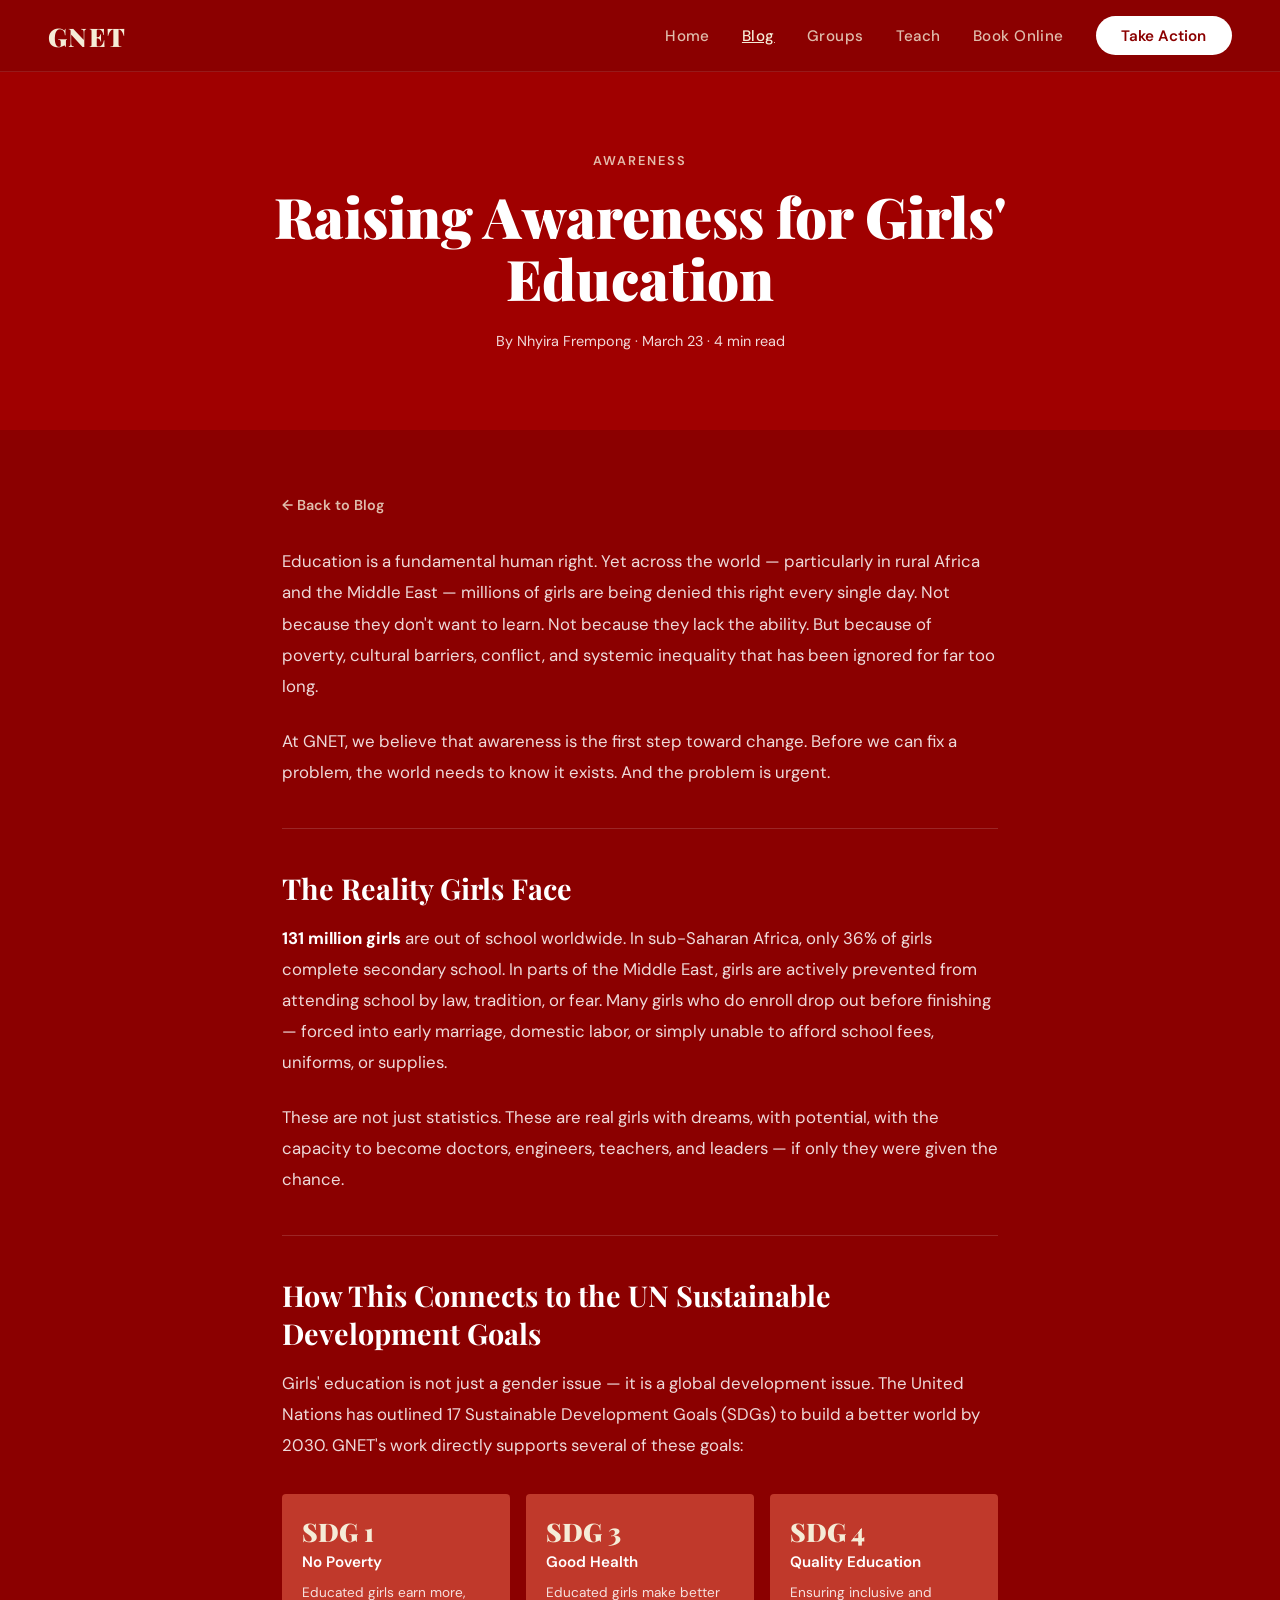
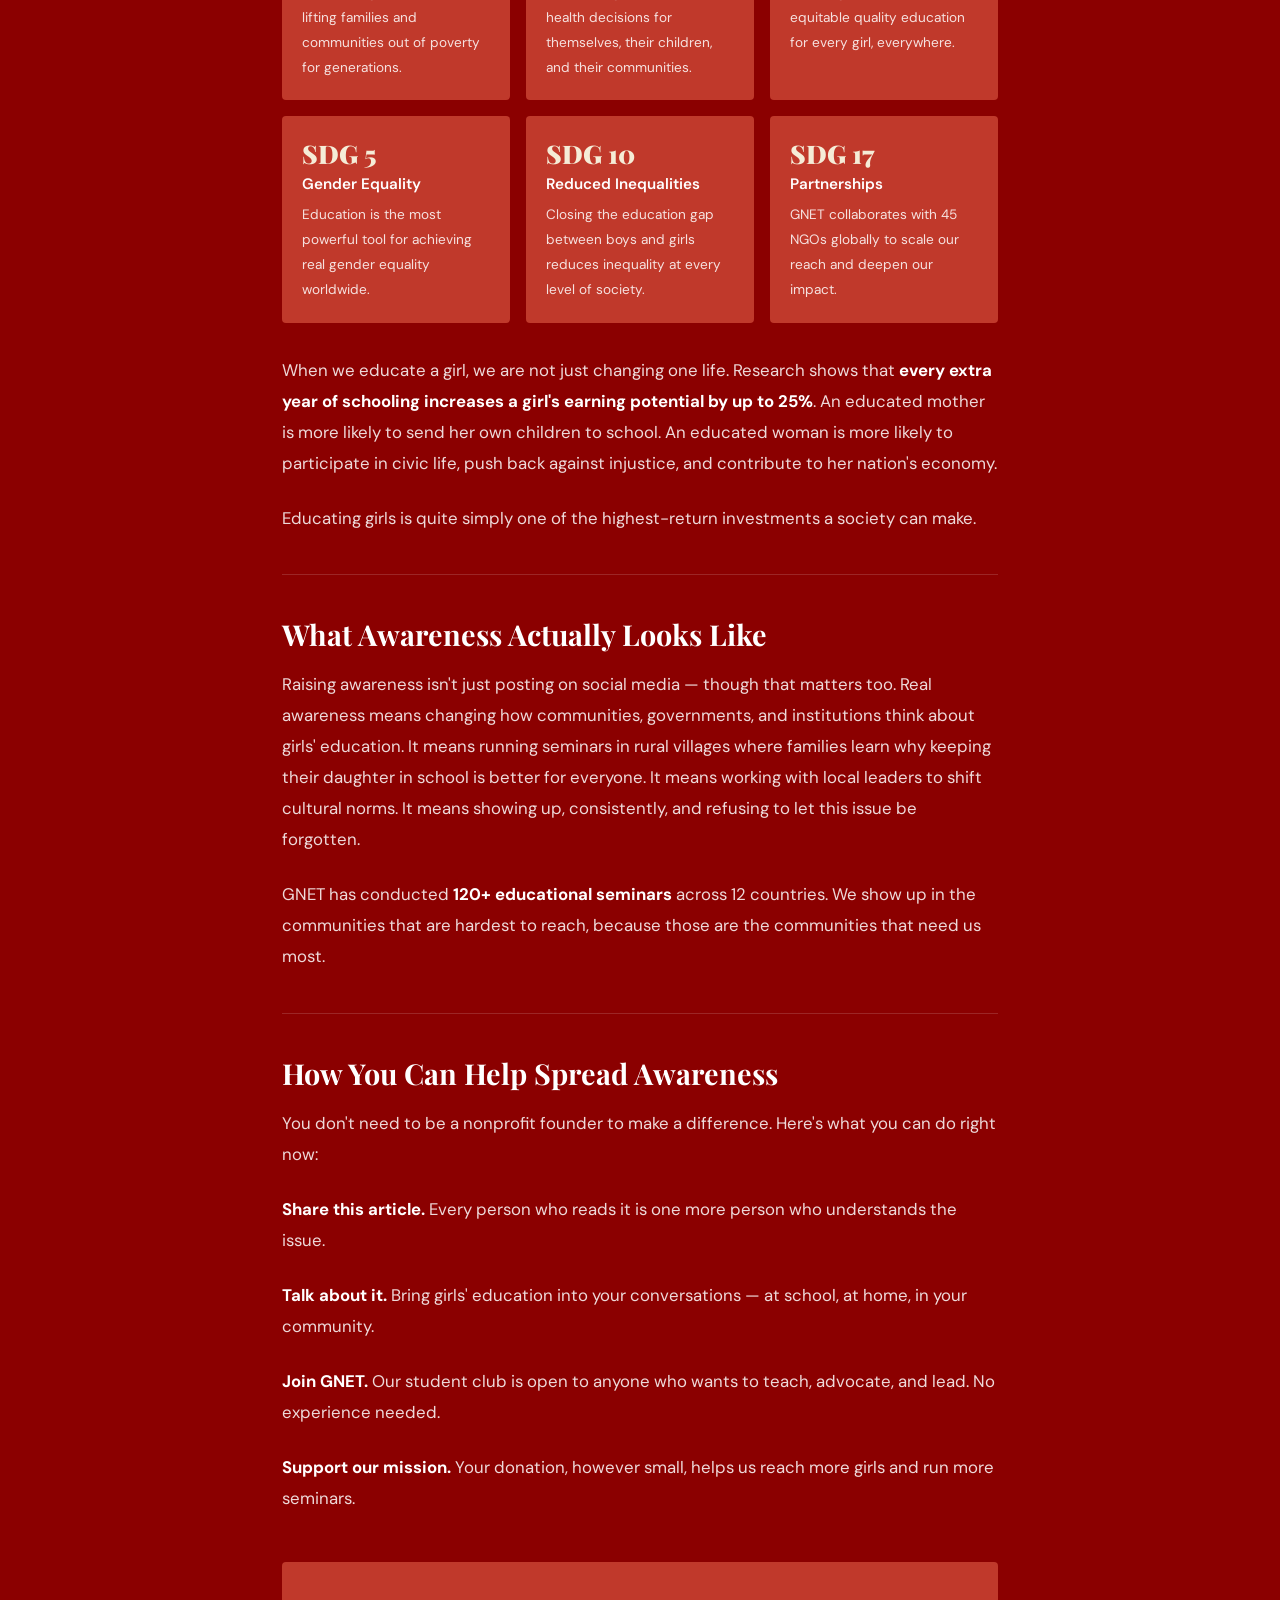
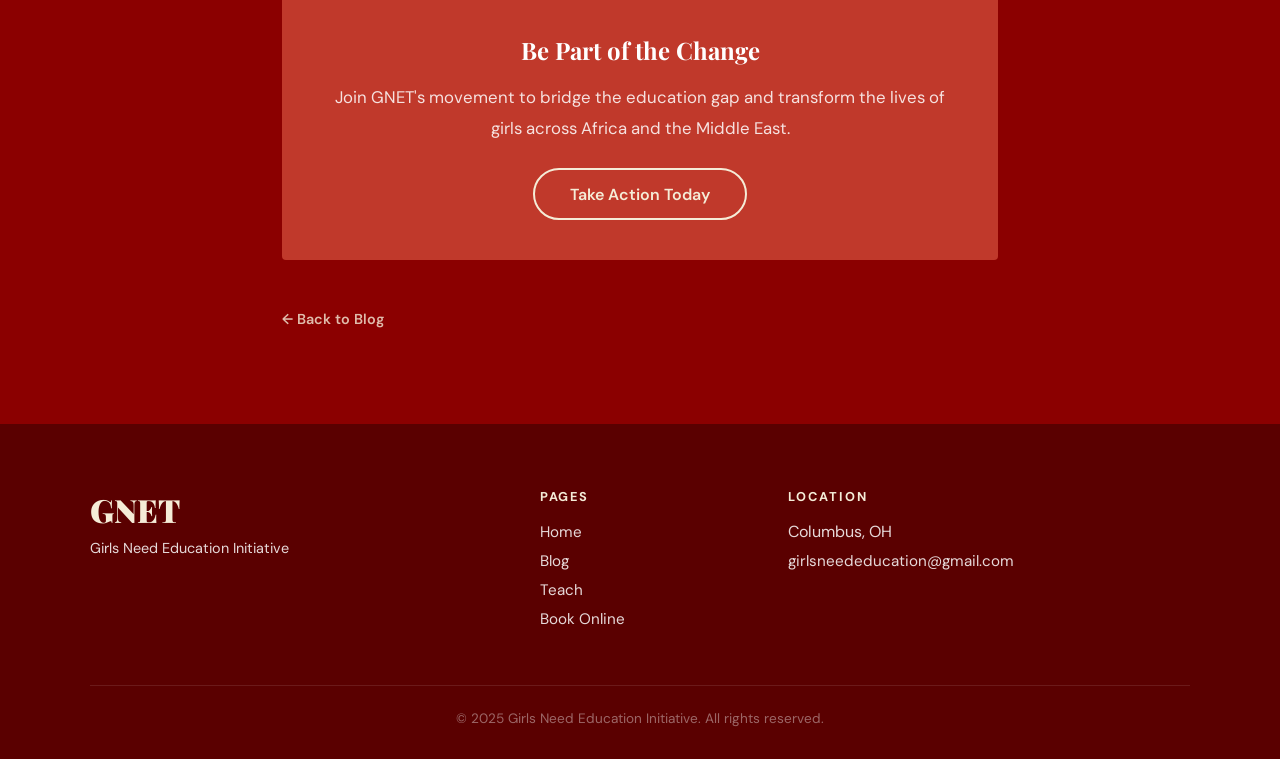
==== blog-post-1.html @ 2133721d "Add files via upload" ====
<!DOCTYPE html>
<html lang="en">
<head>
  <meta charset="UTF-8" />
  <meta name="viewport" content="width=device-width, initial-scale=1.0" />
  <title>Raising Awareness for Girls' Education — GNET</title>
  <link rel="stylesheet" href="style.css" />
  <link href="https://fonts.googleapis.com/css2?family=Playfair+Display:wght@700;900&family=DM+Sans:wght@400;500;600&display=swap" rel="stylesheet" />
  <style>
    .blog-post-hero {
      background: var(--red-mid);
      padding: 5rem 3rem 3rem;
      text-align: center;
    }
    .blog-post-hero .label { display: block; margin-bottom: 1rem; }
    .blog-post-hero h1 {
      font-family: var(--font-display);
      font-size: clamp(2rem, 5vw, 3.5rem);
      font-weight: 900;
      line-height: 1.1;
      max-width: 800px;
      margin: 0 auto 1.5rem;
    }
    .blog-post-hero .meta {
      color: var(--text-light);
      font-size: 0.9rem;
      margin-bottom: 2rem;
    }
    .blog-body {
      max-width: 780px;
      margin: 0 auto;
      padding: 4rem 2rem;
    }
    .blog-body h2 {
      font-family: var(--font-display);
      font-size: 1.8rem;
      font-weight: 700;
      margin: 2.5rem 0 1rem;
    }
    .blog-body h3 {
      font-family: var(--font-display);
      font-size: 1.3rem;
      font-weight: 700;
      margin: 2rem 0 0.75rem;
      color: var(--cream);
    }
    .blog-body p {
      color: var(--text-light);
      line-height: 1.85;
      font-size: 1.05rem;
      margin-bottom: 1.5rem;
    }
    .blog-body strong { color: var(--white); }
    .sdg-grid {
      display: grid;
      grid-template-columns: repeat(auto-fill, minmax(200px, 1fr));
      gap: 1rem;
      margin: 2rem 0;
    }
    .sdg-card {
      background: var(--red-light);
      border-radius: 4px;
      padding: 1.25rem;
    }
    .sdg-card .sdg-num {
      font-family: var(--font-display);
      font-size: 1.6rem;
      font-weight: 900;
      color: var(--cream);
      margin-bottom: 0.25rem;
    }
    .sdg-card h4 { font-size: 0.95rem; font-weight: 600; margin-bottom: 0.5rem; }
    .sdg-card p { font-size: 0.85rem; color: var(--text-light); margin-bottom: 0; }
    .blog-divider {
      border: none;
      border-top: 1px solid rgba(255,255,255,0.15);
      margin: 2.5rem 0;
    }
    .cta-box {
      background: var(--red-light);
      border-radius: 4px;
      padding: 2.5rem;
      text-align: center;
      margin: 3rem 0;
    }
    .cta-box h3 { font-family: var(--font-display); font-size: 1.5rem; margin-bottom: 1rem; color: var(--white); }
    .cta-box p { color: var(--text-light); margin-bottom: 1.5rem; }
    .back-link {
      display: inline-flex;
      align-items: center;
      gap: 0.5rem;
      color: var(--cream);
      text-decoration: none;
      font-weight: 600;
      font-size: 0.9rem;
      margin-bottom: 2rem;
      opacity: 0.8;
      transition: opacity 0.2s;
    }
    .back-link:hover { opacity: 1; }
    @media (max-width: 600px) {
      .blog-post-hero, .blog-body { padding: 3rem 1.5rem; }
    }
  </style>
</head>
<body>

  <nav class="navbar">
    <div class="nav-logo">GNET</div>
    <ul class="nav-links">
      <li><a href="index.html">Home</a></li>
      <li><a href="blog.html" class="active">Blog</a></li>
      <li><a href="groups.html">Groups</a></li>
      <li><a href="teach.html">Teach</a></li>
      <li><a href="book-online.html">Book Online</a></li>
    </ul>
    <a href="take-action.html" class="btn-action">Take Action</a>
    <button class="nav-toggle">&#9776;</button>
  </nav>

  <section class="blog-post-hero">
    <span class="label">Awareness</span>
    <h1>Raising Awareness for Girls' Education</h1>
    <div class="meta">By Nhyira Frempong · March 23 · 4 min read</div>
  </section>

  <div class="blog-body">
    <a href="blog.html" class="back-link">← Back to Blog</a>

    <p>Education is a fundamental human right. Yet across the world — particularly in rural Africa and the Middle East — millions of girls are being denied this right every single day. Not because they don't want to learn. Not because they lack the ability. But because of poverty, cultural barriers, conflict, and systemic inequality that has been ignored for far too long.</p>

    <p>At GNET, we believe that awareness is the first step toward change. Before we can fix a problem, the world needs to know it exists. And the problem is urgent.</p>

    <hr class="blog-divider" />

    <h2>The Reality Girls Face</h2>

    <p><strong>131 million girls</strong> are out of school worldwide. In sub-Saharan Africa, only 36% of girls complete secondary school. In parts of the Middle East, girls are actively prevented from attending school by law, tradition, or fear. Many girls who do enroll drop out before finishing — forced into early marriage, domestic labor, or simply unable to afford school fees, uniforms, or supplies.</p>

    <p>These are not just statistics. These are real girls with dreams, with potential, with the capacity to become doctors, engineers, teachers, and leaders — if only they were given the chance.</p>

    <hr class="blog-divider" />

    <h2>How This Connects to the UN Sustainable Development Goals</h2>

    <p>Girls' education is not just a gender issue — it is a global development issue. The United Nations has outlined 17 Sustainable Development Goals (SDGs) to build a better world by 2030. GNET's work directly supports several of these goals:</p>

    <div class="sdg-grid">
      <div class="sdg-card">
        <div class="sdg-num">SDG 1</div>
        <h4>No Poverty</h4>
        <p>Educated girls earn more, lifting families and communities out of poverty for generations.</p>
      </div>
      <div class="sdg-card">
        <div class="sdg-num">SDG 3</div>
        <h4>Good Health</h4>
        <p>Educated girls make better health decisions for themselves, their children, and their communities.</p>
      </div>
      <div class="sdg-card">
        <div class="sdg-num">SDG 4</div>
        <h4>Quality Education</h4>
        <p>Ensuring inclusive and equitable quality education for every girl, everywhere.</p>
      </div>
      <div class="sdg-card">
        <div class="sdg-num">SDG 5</div>
        <h4>Gender Equality</h4>
        <p>Education is the most powerful tool for achieving real gender equality worldwide.</p>
      </div>
      <div class="sdg-card">
        <div class="sdg-num">SDG 10</div>
        <h4>Reduced Inequalities</h4>
        <p>Closing the education gap between boys and girls reduces inequality at every level of society.</p>
      </div>
      <div class="sdg-card">
        <div class="sdg-num">SDG 17</div>
        <h4>Partnerships</h4>
        <p>GNET collaborates with 45 NGOs globally to scale our reach and deepen our impact.</p>
      </div>
    </div>

    <p>When we educate a girl, we are not just changing one life. Research shows that <strong>every extra year of schooling increases a girl's earning potential by up to 25%</strong>. An educated mother is more likely to send her own children to school. An educated woman is more likely to participate in civic life, push back against injustice, and contribute to her nation's economy.</p>

    <p>Educating girls is quite simply one of the highest-return investments a society can make.</p>

    <hr class="blog-divider" />

    <h2>What Awareness Actually Looks Like</h2>

    <p>Raising awareness isn't just posting on social media — though that matters too. Real awareness means changing how communities, governments, and institutions think about girls' education. It means running seminars in rural villages where families learn why keeping their daughter in school is better for everyone. It means working with local leaders to shift cultural norms. It means showing up, consistently, and refusing to let this issue be forgotten.</p>

    <p>GNET has conducted <strong>120+ educational seminars</strong> across 12 countries. We show up in the communities that are hardest to reach, because those are the communities that need us most.</p>

    <hr class="blog-divider" />

    <h2>How You Can Help Spread Awareness</h2>

    <p>You don't need to be a nonprofit founder to make a difference. Here's what you can do right now:</p>

    <p><strong>Share this article.</strong> Every person who reads it is one more person who understands the issue.</p>
    <p><strong>Talk about it.</strong> Bring girls' education into your conversations — at school, at home, in your community.</p>
    <p><strong>Join GNET.</strong> Our student club is open to anyone who wants to teach, advocate, and lead. No experience needed.</p>
    <p><strong>Support our mission.</strong> Your donation, however small, helps us reach more girls and run more seminars.</p>

    <div class="cta-box">
      <h3>Be Part of the Change</h3>
      <p>Join GNET's movement to bridge the education gap and transform the lives of girls across Africa and the Middle East.</p>
      <a href="take-action.html" class="btn-primary">Take Action Today</a>
    </div>

    <a href="blog.html" class="back-link">← Back to Blog</a>
  </div>

  <footer class="footer">
    <div class="footer-inner">
      <div class="footer-brand">
        <div class="footer-logo">GNET</div>
        <p>Girls Need Education Initiative</p>
      </div>
      <div class="footer-links">
        <h4>Pages</h4>
        <ul>
          <li><a href="index.html">Home</a></li>
          <li><a href="blog.html">Blog</a></li>
          <li><a href="teach.html">Teach</a></li>
          <li><a href="book-online.html">Book Online</a></li>
        </ul>
      </div>
      <div class="footer-contact">
        <h4>Location</h4>
        <p>Columbus, OH</p>
        <a href="mailto:girlsneededucation@gmail.com">girlsneededucation@gmail.com</a>
      </div>
    </div>
    <div class="footer-bottom">
      <p>&copy; 2025 Girls Need Education Initiative. All rights reserved.</p>
    </div>
  </footer>

  <script src="main.js"></script>
</body>
</html>
---- style.css ----
/* ===========================
   GNET Initiative — style.css
   =========================== */

*, *::before, *::after { box-sizing: border-box; margin: 0; padding: 0; }

:root {
  --red-dark:   #8B0000;
  --red-mid:    #A00000;
  --red-light:  #C0392B;
  --red-soft:   #B5534A;
  --cream:      #F5ECD7;
  --white:      #FFFFFF;
  --text-light: rgba(255,255,255,0.85);
  --font-display: 'Playfair Display', Georgia, serif;
  --font-body:    'DM Sans', sans-serif;
}

html { scroll-behavior: smooth; }

body {
  font-family: var(--font-body);
  background: var(--red-dark);
  color: var(--white);
  overflow-x: hidden;
}

/* ---- NAV ---- */
.navbar {
  position: sticky;
  top: 0;
  z-index: 100;
  background: var(--red-dark);
  display: flex;
  align-items: center;
  padding: 1rem 3rem;
  gap: 2rem;
  border-bottom: 1px solid rgba(255,255,255,0.1);
}

.nav-logo {
  font-family: var(--font-display);
  font-size: 1.6rem;
  font-weight: 900;
  color: var(--cream);
  letter-spacing: 0.05em;
  margin-right: auto;
}

.nav-links {
  list-style: none;
  display: flex;
  gap: 2rem;
}

.nav-links a {
  text-decoration: none;
  color: var(--cream);
  font-size: 0.95rem;
  font-weight: 500;
  letter-spacing: 0.03em;
  transition: opacity 0.2s;
}

.nav-links a:hover,
.nav-links a.active { opacity: 1; text-decoration: underline; }
.nav-links a { opacity: 0.8; }

.btn-action {
  background: var(--white);
  color: var(--red-dark);
  border: none;
  border-radius: 2rem;
  padding: 0.6rem 1.6rem;
  font-family: var(--font-body);
  font-weight: 600;
  font-size: 0.95rem;
  cursor: pointer;
  text-decoration: none;
  transition: background 0.2s, color 0.2s;
  white-space: nowrap;
}

.btn-action:hover { background: var(--cream); }

.nav-toggle {
  display: none;
  background: none;
  border: none;
  color: var(--white);
  font-size: 1.5rem;
  cursor: pointer;
}

/* ---- HERO ---- */
.hero {
  min-height: 92vh;
  background: var(--red-dark);
  display: flex;
  align-items: center;
  padding: 6rem 3rem;
  position: relative;
}

.hero-content {
  max-width: 760px;
  position: relative;
  z-index: 2;
}

.hero-title {
  font-family: var(--font-display);
  font-size: clamp(3.5rem, 8vw, 7rem);
  font-weight: 900;
  line-height: 1.0;
  color: var(--white);
  text-transform: uppercase;
  letter-spacing: -0.01em;
  margin-bottom: 1.5rem;
  animation: fadeUp 0.9s ease both;
}

.hero-sub {
  font-size: 1.1rem;
  line-height: 1.7;
  color: var(--text-light);
  max-width: 560px;
  margin-bottom: 2.5rem;
  animation: fadeUp 0.9s 0.15s ease both;
}

/* ---- BUTTONS ---- */
.btn-primary {
  display: inline-block;
  background: transparent;
  border: 2px solid var(--cream);
  color: var(--cream);
  border-radius: 2rem;
  padding: 0.85rem 2.2rem;
  font-family: var(--font-body);
  font-weight: 600;
  font-size: 1rem;
  text-decoration: none;
  cursor: pointer;
  transition: background 0.2s, color 0.2s;
  animation: fadeUp 0.9s 0.3s ease both;
}

.btn-primary:hover { background: var(--cream); color: var(--red-dark); }

.btn-outline {
  display: inline-block;
  border: 1.5px solid rgba(255,255,255,0.5);
  color: var(--white);
  border-radius: 2rem;
  padding: 0.75rem 2rem;
  font-weight: 500;
  text-decoration: none;
  transition: border-color 0.2s, background 0.2s;
}

.btn-outline:hover { border-color: var(--white); background: rgba(255,255,255,0.1); }

.btn-outline-light {
  display: inline-block;
  border: 1.5px solid var(--red-dark);
  color: var(--red-dark);
  border-radius: 2rem;
  padding: 0.75rem 2rem;
  font-weight: 600;
  text-decoration: none;
  background: transparent;
  transition: background 0.2s, color 0.2s;
  margin-top: 2rem;
}

.btn-outline-light:hover { background: var(--red-dark); color: var(--white); }

/* ---- MISSION ---- */
.mission {
  display: grid;
  grid-template-columns: 1fr 1fr;
  min-height: 70vh;
}

.mission-text {
  background: var(--red-mid);
  padding: 5rem 4rem;
  display: flex;
  flex-direction: column;
  justify-content: center;
  gap: 1.5rem;
}

.label {
  font-size: 0.8rem;
  font-weight: 600;
  letter-spacing: 0.15em;
  text-transform: uppercase;
  color: var(--cream);
  opacity: 0.8;
}

.mission-text h2 {
  font-family: var(--font-display);
  font-size: clamp(2rem, 4vw, 3.2rem);
  font-weight: 700;
  line-height: 1.15;
}

.mission-text p {
  color: var(--text-light);
  line-height: 1.75;
  font-size: 1rem;
}

.mission-image { overflow: hidden; }

.mission-image img {
  width: 100%;
  height: 100%;
  object-fit: cover;
  display: block;
}

/* ---- FINANCIAL SUPPORT ---- */
.financial {
  background: var(--red-dark);
  padding: 6rem 3rem;
  text-align: center;
}

.section-title {
  font-family: var(--font-display);
  font-size: clamp(2rem, 4vw, 3rem);
  font-weight: 700;
  line-height: 1.2;
  margin-bottom: 3.5rem;
}

.cards-grid {
  display: grid;
  grid-template-columns: repeat(3, 1fr);
  gap: 1.5rem;
  max-width: 1100px;
  margin: 0 auto 3rem;
}

.card {
  background: var(--red-light);
  border-radius: 4px;
  padding: 2.5rem 2rem;
  text-align: left;
  transition: transform 0.2s;
}

.card:hover { transform: translateY(-4px); }

.card h3 {
  font-family: var(--font-display);
  font-size: 1.4rem;
  font-weight: 700;
  margin-bottom: 1rem;
}

.card p { color: var(--text-light); line-height: 1.7; }

.center-btn { text-align: center; }

/* ---- IMPACT ---- */
.impact {
  background: var(--red-soft);
  padding: 6rem 3rem;
  text-align: center;
}

.impact-header { max-width: 700px; margin: 0 auto 4rem; }

.impact-header h2 {
  font-family: var(--font-display);
  font-size: clamp(2rem, 4vw, 2.8rem);
  font-weight: 700;
  margin-bottom: 1rem;
}

.impact-header p { color: var(--text-light); line-height: 1.7; }

.stats-grid {
  display: grid;
  grid-template-columns: repeat(3, 1fr);
  gap: 1.5rem;
  max-width: 1100px;
  margin: 0 auto;
}

.stat-card {
  background: var(--red-mid);
  border-radius: 4px;
  padding: 2.5rem 2rem;
  text-align: left;
}

.stat-icon { font-size: 2rem; margin-bottom: 1rem; }

.stat-number {
  font-family: var(--font-display);
  font-size: 3rem;
  font-weight: 900;
  line-height: 1;
  margin-bottom: 0.25rem;
}

.stat-label {
  font-weight: 600;
  font-size: 1.05rem;
  margin-bottom: 1rem;
  color: var(--cream);
}

.stat-card p { color: var(--text-light); line-height: 1.65; font-size: 0.95rem; }

/* ---- MARQUEE ---- */
.marquee-wrap {
  background: var(--red-soft);
  overflow: hidden;
  padding: 1.25rem 0;
  border-top: 1px solid rgba(255,255,255,0.15);
}

.marquee-track {
  display: flex;
  gap: 2rem;
  white-space: nowrap;
  animation: marquee 22s linear infinite;
  font-size: 1rem;
  font-weight: 600;
  letter-spacing: 0.1em;
  text-transform: uppercase;
  color: rgba(255,255,255,0.7);
}

.marquee-track .dot { color: var(--cream); }

@keyframes marquee {
  from { transform: translateX(0); }
  to   { transform: translateX(-50%); }
}

/* ---- ACTION SECTION ---- */
.action-section {
  background: var(--red-dark);
  display: grid;
  grid-template-columns: 1fr 1.2fr;
  gap: 4rem;
  padding: 6rem 4rem;
  align-items: start;
}

.action-text h2 {
  font-family: var(--font-display);
  font-size: clamp(2.5rem, 5vw, 4rem);
  font-weight: 900;
  line-height: 1.05;
  margin-bottom: 1.5rem;
}

.action-text p { color: var(--text-light); line-height: 1.75; max-width: 420px; }

.action-form {
  background: var(--cream);
  color: var(--red-dark);
  border-radius: 4px;
  padding: 2.5rem;
}

.action-form h3 {
  font-family: var(--font-display);
  font-size: 1.3rem;
  font-weight: 700;
  margin-bottom: 0.5rem;
  text-transform: uppercase;
  letter-spacing: 0.05em;
}

.form-sub { font-size: 0.9rem; color: var(--red-soft); margin-bottom: 1.5rem; }

.form-row { display: grid; grid-template-columns: 1fr 1fr; gap: 1rem; }

.form-group { margin-bottom: 1rem; }

.form-group label {
  display: block;
  font-size: 0.85rem;
  font-weight: 600;
  color: var(--red-dark);
  margin-bottom: 0.4rem;
}

.form-group input,
.form-group select {
  width: 100%;
  padding: 0.7rem 1rem;
  border: none;
  border-radius: 2px;
  background: rgba(139,0,0,0.12);
  color: var(--red-dark);
  font-family: var(--font-body);
  font-size: 0.95rem;
  outline: none;
  transition: background 0.2s;
}

.form-group input:focus,
.form-group select:focus { background: rgba(139,0,0,0.2); }

.btn-submit {
  width: 100%;
  background: var(--red-dark);
  color: var(--white);
  border: none;
  border-radius: 2rem;
  padding: 0.85rem 2rem;
  font-family: var(--font-body);
  font-weight: 600;
  font-size: 1rem;
  cursor: pointer;
  margin-top: 0.5rem;
  transition: background 0.2s;
}

.btn-submit:hover { background: var(--red-mid); }

/* ---- FOOTER ---- */
.footer {
  background: #5A0000;
  padding: 4rem 3rem 2rem;
}

.footer-inner {
  display: grid;
  grid-template-columns: 2fr 1fr 2fr;
  gap: 3rem;
  max-width: 1100px;
  margin: 0 auto 3rem;
}

.footer-logo {
  font-family: var(--font-display);
  font-size: 2rem;
  font-weight: 900;
  color: var(--cream);
  margin-bottom: 0.5rem;
}

.footer-brand p { color: var(--text-light); font-size: 0.9rem; }

.footer-links h4,
.footer-contact h4 {
  font-size: 0.8rem;
  letter-spacing: 0.15em;
  text-transform: uppercase;
  color: var(--cream);
  margin-bottom: 1rem;
}

.footer-links ul { list-style: none; }

.footer-links li { margin-bottom: 0.5rem; }

.footer-links a,
.footer-contact a {
  color: var(--text-light);
  text-decoration: none;
  font-size: 0.95rem;
  transition: color 0.2s;
}

.footer-links a:hover,
.footer-contact a:hover { color: var(--cream); }

.footer-contact p { color: var(--text-light); margin-bottom: 0.5rem; }

.footer-bottom {
  border-top: 1px solid rgba(255,255,255,0.1);
  padding-top: 1.5rem;
  text-align: center;
  color: rgba(255,255,255,0.4);
  font-size: 0.85rem;
  max-width: 1100px;
  margin: 0 auto;
}

/* ---- ANIMATIONS ---- */
@keyframes fadeUp {
  from { opacity: 0; transform: translateY(28px); }
  to   { opacity: 1; transform: translateY(0); }
}

/* ---- PAGE HEADER (inner pages) ---- */
.page-header {
  background: var(--red-mid);
  padding: 3rem;
  border-bottom: 1px solid rgba(255,255,255,0.1);
}

.breadcrumb {
  font-size: 0.9rem;
  color: var(--text-light);
  margin-bottom: 0.75rem;
}

.breadcrumb a { color: var(--cream); text-decoration: none; }

.page-header h1 {
  font-family: var(--font-display);
  font-size: clamp(2rem, 4vw, 3rem);
  font-weight: 700;
}

/* ---- BLOG PAGE ---- */
.blog-grid {
  display: grid;
  grid-template-columns: repeat(3, 1fr);
  gap: 2rem;
  padding: 4rem 3rem;
  max-width: 1200px;
  margin: 0 auto;
}

.blog-card {
  background: var(--red-mid);
  border-radius: 4px;
  overflow: hidden;
  transition: transform 0.2s;
}

.blog-card:hover { transform: translateY(-4px); }

.blog-card img { width: 100%; height: 200px; object-fit: cover; display: block; }

.blog-card-body { padding: 1.5rem; }

.blog-meta {
  display: flex;
  align-items: center;
  gap: 0.75rem;
  margin-bottom: 1rem;
}

.blog-avatar {
  width: 32px; height: 32px;
  border-radius: 50%;
  background: var(--red-light);
  display: flex; align-items: center; justify-content: center;
  font-size: 0.75rem; font-weight: 600; color: var(--white);
}

.blog-meta-text { font-size: 0.85rem; color: var(--text-light); }

.blog-card h3 {
  font-family: var(--font-display);
  font-size: 1.3rem;
  font-weight: 700;
  margin-bottom: 0.75rem;
  line-height: 1.3;
}

.blog-card p { color: var(--text-light); font-size: 0.9rem; line-height: 1.6; margin-bottom: 1.25rem; }

.blog-card-footer {
  display: flex;
  justify-content: space-between;
  align-items: center;
  font-size: 0.85rem;
  color: var(--text-light);
  border-top: 1px solid rgba(255,255,255,0.1);
  padding-top: 1rem;
}

/* ---- BOOK ONLINE PAGE ---- */
.services-grid {
  display: grid;
  grid-template-columns: repeat(3, 1fr);
  gap: 2rem;
  padding: 4rem 3rem;
  max-width: 1200px;
  margin: 0 auto;
}

.service-card {
  background: var(--red-mid);
  border-radius: 4px;
  overflow: hidden;
  transition: transform 0.2s;
}

.service-card:hover { transform: translateY(-4px); }

.service-card img { width: 100%; height: 220px; object-fit: cover; display: block; }

.service-card-body { padding: 2rem; }

.service-card h3 {
  font-family: var(--font-display);
  font-size: 1.5rem;
  font-weight: 700;
  margin-bottom: 1rem;
  padding-bottom: 1rem;
  border-bottom: 1px solid rgba(255,255,255,0.2);
}

.service-price { font-size: 1.1rem; margin-bottom: 1.5rem; }
.service-price .ended { font-size: 0.85rem; color: var(--text-light); display: block; margin-bottom: 0.25rem; }

.btn-book {
  display: inline-block;
  border: 1.5px solid var(--cream);
  color: var(--cream);
  border-radius: 2px;
  padding: 0.65rem 1.75rem;
  font-weight: 600;
  text-decoration: none;
  font-size: 0.95rem;
  transition: background 0.2s;
}

.btn-book:hover { background: rgba(245,236,215,0.15); }

/* ---- EVENTS PAGE ---- */
.events-grid {
  display: grid;
  grid-template-columns: repeat(3, 1fr);
  gap: 2rem;
  padding: 4rem 3rem;
  max-width: 1200px;
  margin: 0 auto;
}

.event-card {
  border-radius: 4px;
  overflow: hidden;
  border: 1px solid rgba(255,255,255,0.15);
  transition: transform 0.2s;
}

.event-card:hover { transform: translateY(-4px); }

.event-card img { width: 100%; height: 280px; object-fit: cover; display: block; }

.event-card-body {
  background: var(--red-mid);
  padding: 1.5rem;
}

.event-card h3 {
  font-family: var(--font-display);
  font-size: 1.2rem;
  font-weight: 700;
  margin-bottom: 0.5rem;
}

.event-card p { color: var(--text-light); font-size: 0.9rem; }

/* ---- GROUPS PAGE ---- */
.groups-layout {
  display: grid;
  grid-template-columns: 1fr 320px;
  gap: 2rem;
  padding: 4rem 3rem;
  max-width: 1200px;
  margin: 0 auto;
}

.groups-feed h2 {
  font-family: var(--font-display);
  font-size: 1.8rem;
  font-weight: 700;
  margin-bottom: 0.5rem;
}

.groups-feed > p { color: var(--text-light); margin-bottom: 2rem; }

.post-card {
  background: var(--red-mid);
  border-radius: 4px;
  padding: 1.5rem;
  margin-bottom: 1.5rem;
}

.post-card-header {
  display: flex;
  justify-content: space-between;
  align-items: center;
  margin-bottom: 1rem;
  font-size: 0.85rem;
  color: var(--text-light);
  border-bottom: 1px solid rgba(255,255,255,0.1);
  padding-bottom: 0.75rem;
}

.post-card-header strong { color: var(--white); }

.btn-join {
  border: 1.5px solid var(--cream);
  color: var(--cream);
  border-radius: 2px;
  padding: 0.4rem 1rem;
  font-size: 0.85rem;
  font-weight: 600;
  background: transparent;
  cursor: pointer;
  text-decoration: none;
  transition: background 0.2s;
}

.btn-join:hover { background: rgba(245,236,215,0.15); }

.post-author {
  display: flex;
  align-items: center;
  gap: 0.75rem;
  margin-bottom: 1rem;
}

.author-avatar {
  width: 40px; height: 40px;
  border-radius: 50%;
  background: var(--red-light);
  display: flex; align-items: center; justify-content: center;
  font-weight: 700; font-size: 0.85rem;
}

.author-info .name { font-weight: 600; font-size: 0.95rem; }
.author-info .meta { font-size: 0.8rem; color: var(--text-light); }

.post-content { line-height: 1.7; margin-bottom: 1.25rem; }

.post-footer {
  display: flex;
  justify-content: space-between;
  font-size: 0.85rem;
  color: var(--text-light);
  border-top: 1px solid rgba(255,255,255,0.1);
  padding-top: 0.75rem;
}

.groups-sidebar { position: sticky; top: 80px; }

.sidebar-search {
  background: var(--red-mid);
  border-radius: 4px;
  padding: 1rem 1.25rem;
  display: flex;
  align-items: center;
  gap: 0.5rem;
  margin-bottom: 1.5rem;
  font-size: 0.9rem;
  color: var(--text-light);
}

.sidebar-search input {
  background: none;
  border: none;
  color: var(--white);
  font-family: var(--font-body);
  font-size: 0.95rem;
  outline: none;
  width: 100%;
}

.sidebar-groups h4 {
  font-size: 0.8rem;
  letter-spacing: 0.12em;
  text-transform: uppercase;
  color: var(--cream);
  margin-bottom: 1rem;
  font-weight: 600;
}

.sidebar-group-item {
  display: flex;
  align-items: center;
  gap: 0.75rem;
  margin-bottom: 1.25rem;
  padding-bottom: 1.25rem;
  border-bottom: 1px solid rgba(255,255,255,0.1);
}

.group-thumb {
  width: 48px; height: 48px;
  border-radius: 4px;
  background: var(--red-light);
  object-fit: cover;
}

.group-info { flex: 1; }
.group-info .group-name { font-size: 0.9rem; font-weight: 600; margin-bottom: 0.25rem; }
.group-info .group-meta { font-size: 0.8rem; color: var(--text-light); }

/* ---- RESPONSIVE ---- */
@media (max-width: 900px) {
  .navbar { padding: 1rem 1.5rem; }
  .nav-links { display: none; }
  .nav-toggle { display: block; }

  .hero { padding: 4rem 1.5rem; min-height: 80vh; }
  .mission { grid-template-columns: 1fr; }
  .mission-image { height: 300px; }
  .cards-grid, .stats-grid, .blog-grid, .services-grid, .events-grid { grid-template-columns: 1fr; }
  .action-section { grid-template-columns: 1fr; padding: 4rem 1.5rem; }
  .groups-layout { grid-template-columns: 1fr; }
  .footer-inner { grid-template-columns: 1fr; }
  .form-row { grid-template-columns: 1fr; }
  .financial, .impact { padding: 4rem 1.5rem; }
  .blog-grid, .services-grid, .events-grid { padding: 2rem 1.5rem; }
  .groups-layout { padding: 2rem 1.5rem; }
}

@media (max-width: 600px) {
  .hero-title { font-size: 3rem; }
}
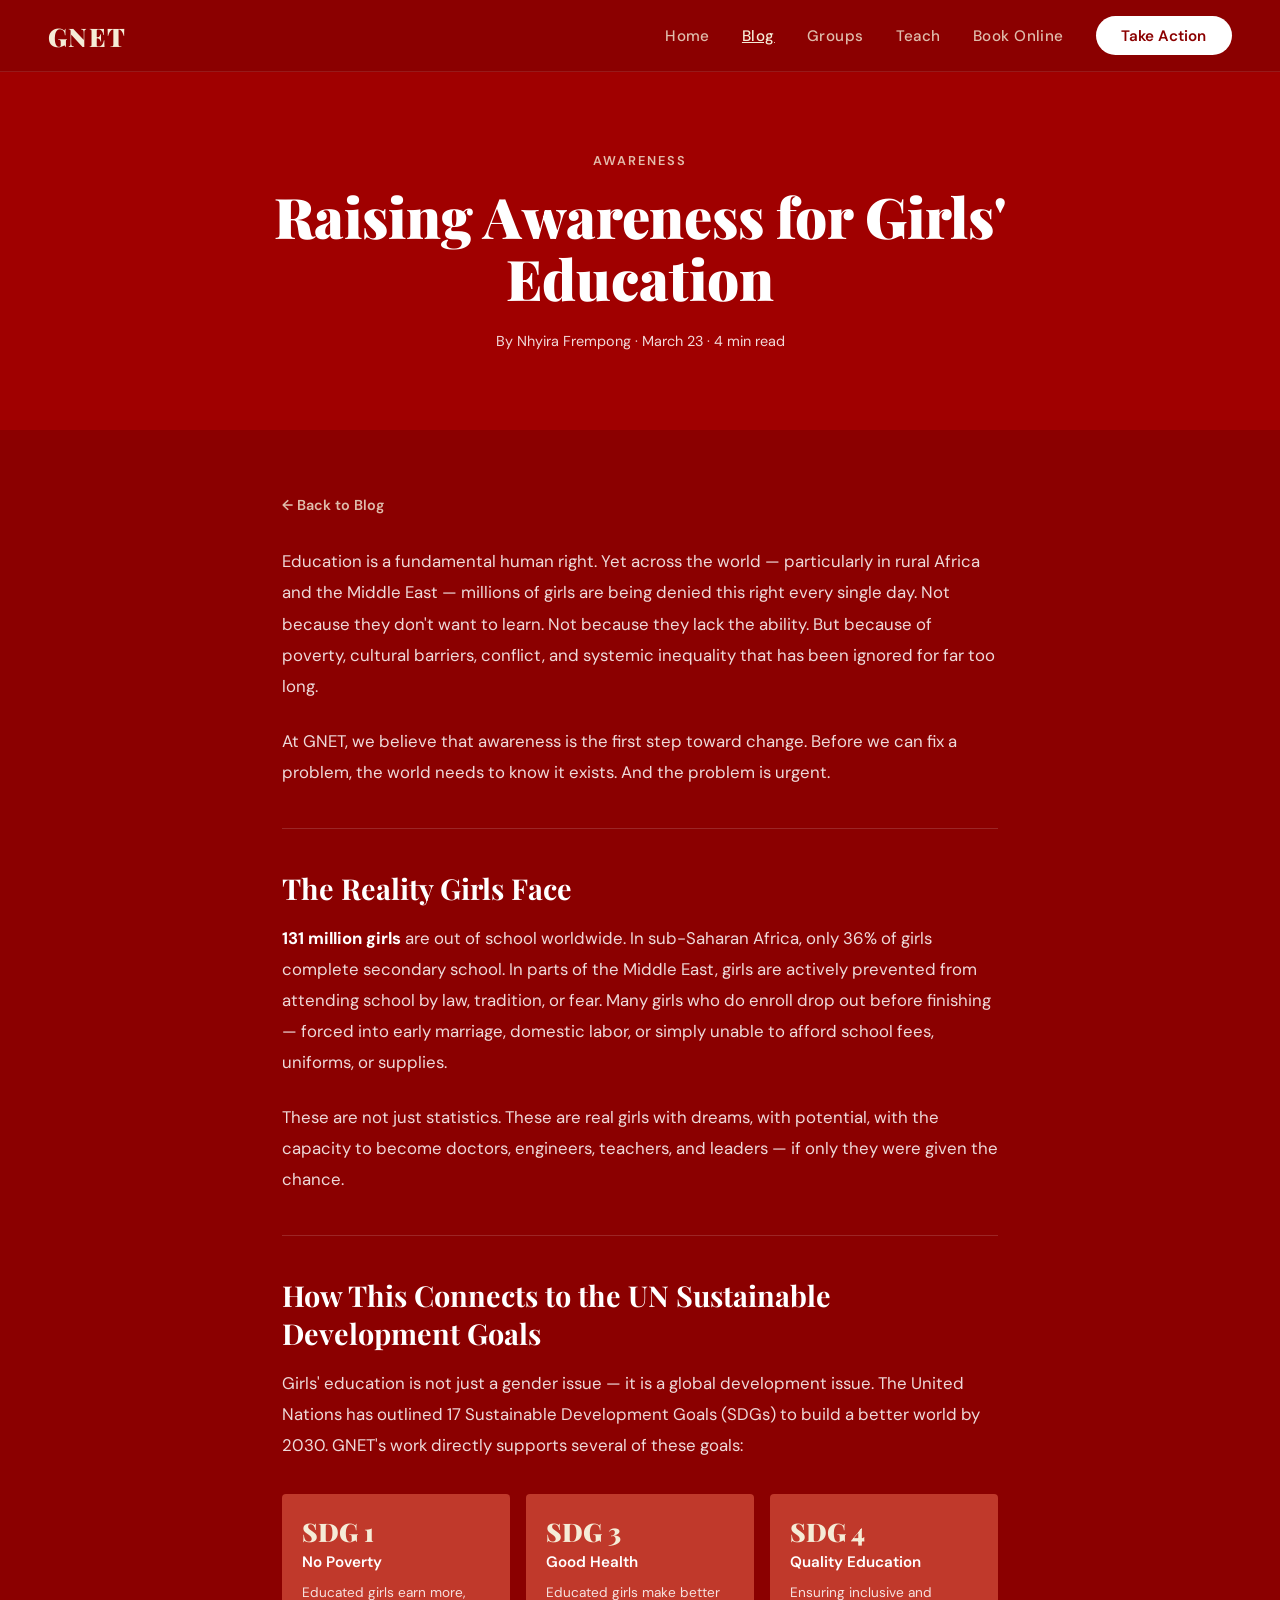
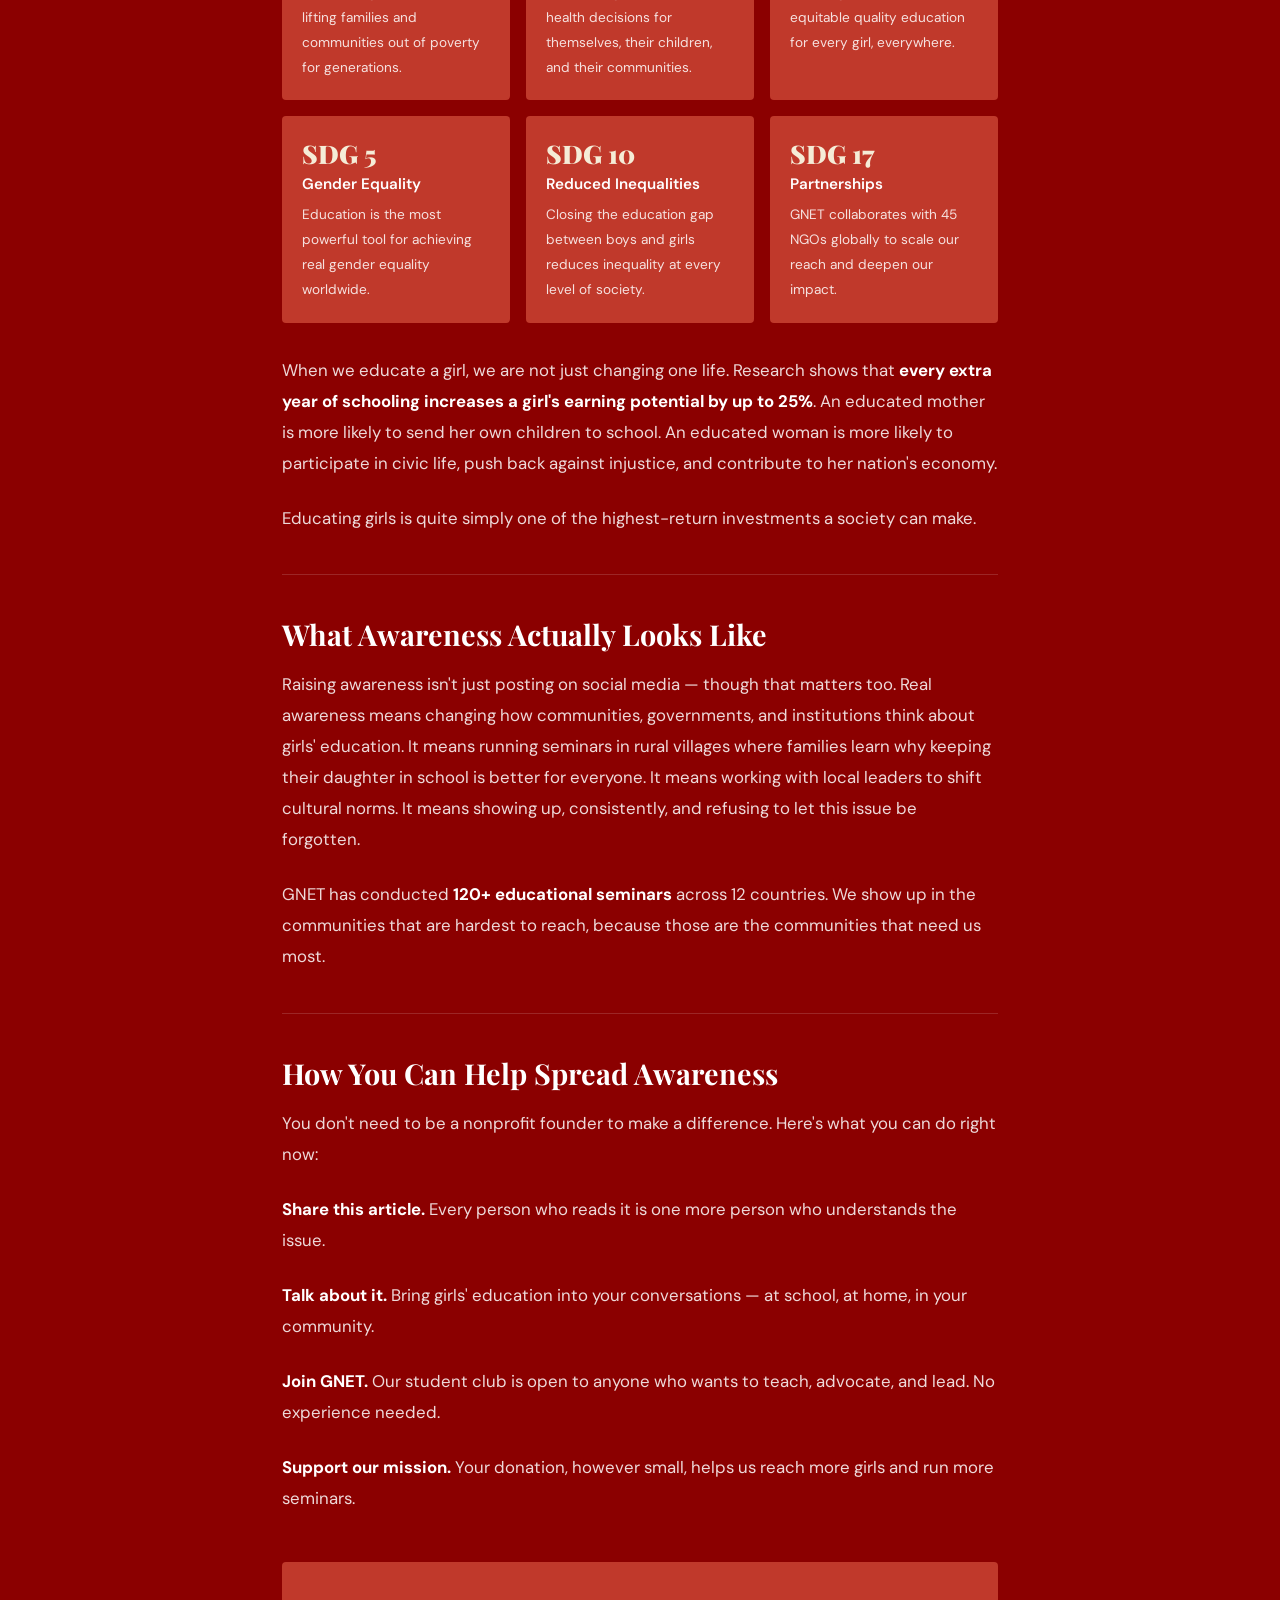
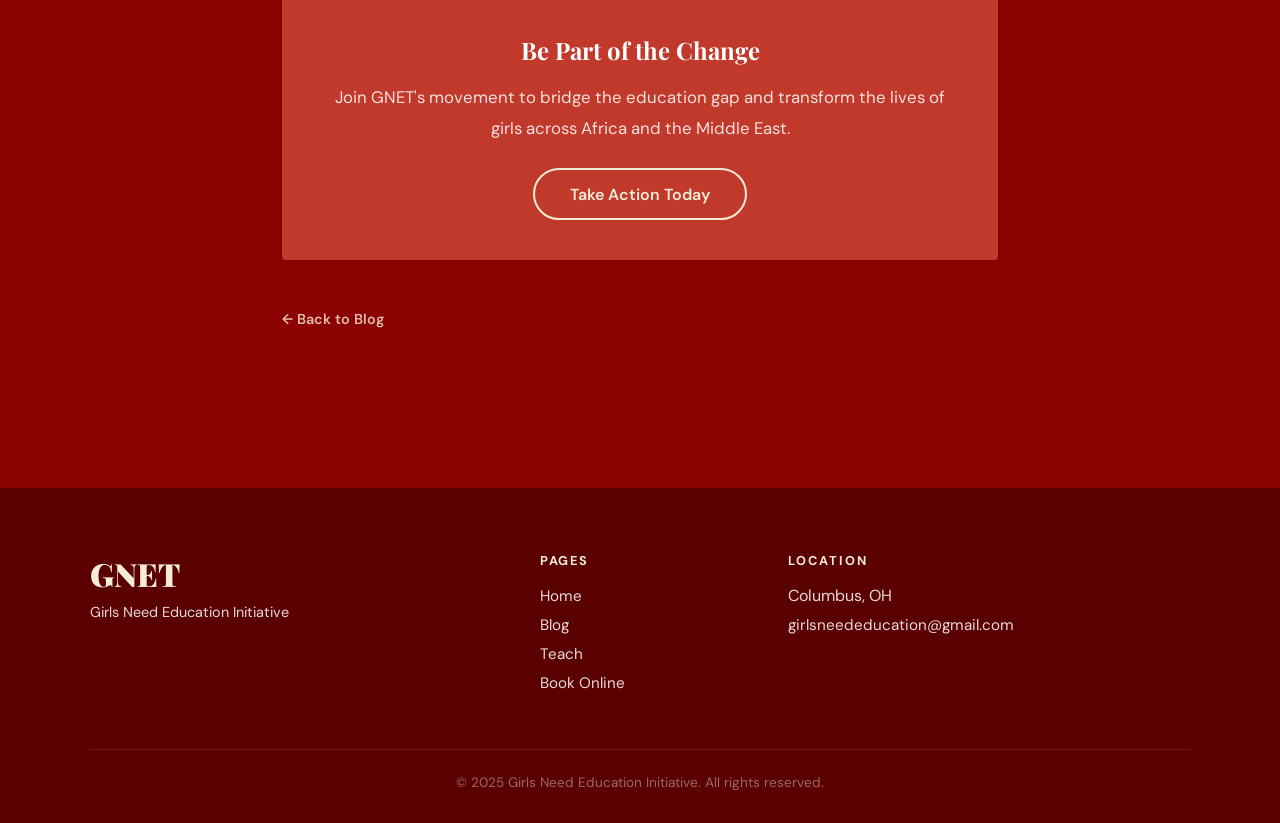
==== commit 4d3be66c: "Update blog-post-1.html" ====
--- a/blog-post-1.html
+++ b/blog-post-1.html
@@ -209,7 +209,23 @@
 
     <a href="blog.html" class="back-link">← Back to Blog</a>
   </div>
-
+<!-- Disqus Comments -->
+<div style="max-width:780px; margin:0 auto; padding:0 2rem 4rem;">
+  <div id="disqus_thread"></div>
+  <script>
+    var disqus_config = function () {
+      this.page.url = window.location.href;
+      this.page.identifier = window.location.pathname;
+    };
+    (function() {
+      var d = document, s = d.createElement('script');
+      s.src = 'https://gnet-initiative.disqus.com/embed.js';
+      s.setAttribute('data-timestamp', +new Date());
+      (d.head || d.body).appendChild(s);
+    })();
+  </script>
+  <noscript>Please enable JavaScript to view the <a href="https://disqus.com/?ref_noscript">comments powered by Disqus.</a></noscript>
+</div>
   <footer class="footer">
     <div class="footer-inner">
       <div class="footer-brand">
@@ -234,7 +250,7 @@
     <div class="footer-bottom">
       <p>&copy; 2025 Girls Need Education Initiative. All rights reserved.</p>
     </div>
-  </footer>
+</div> </footer>
 
   <script src="main.js"></script>
 </body>
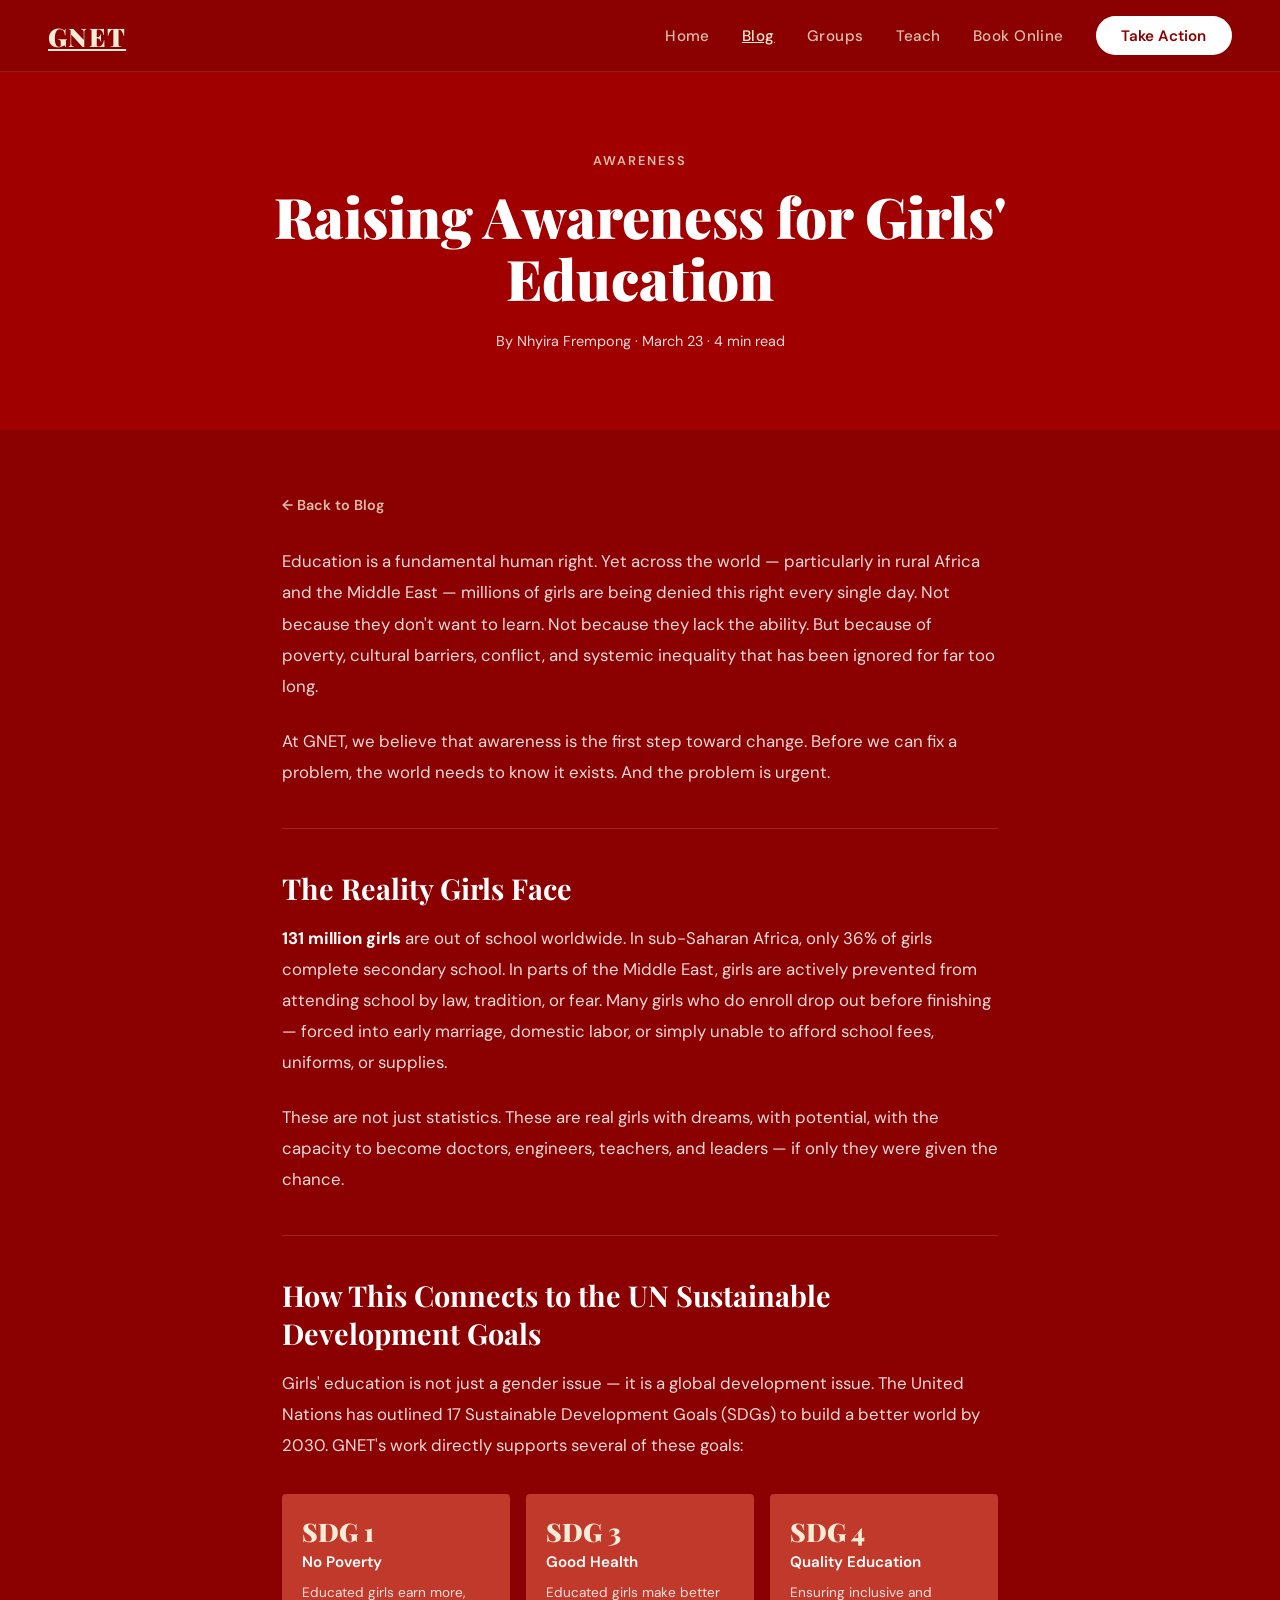
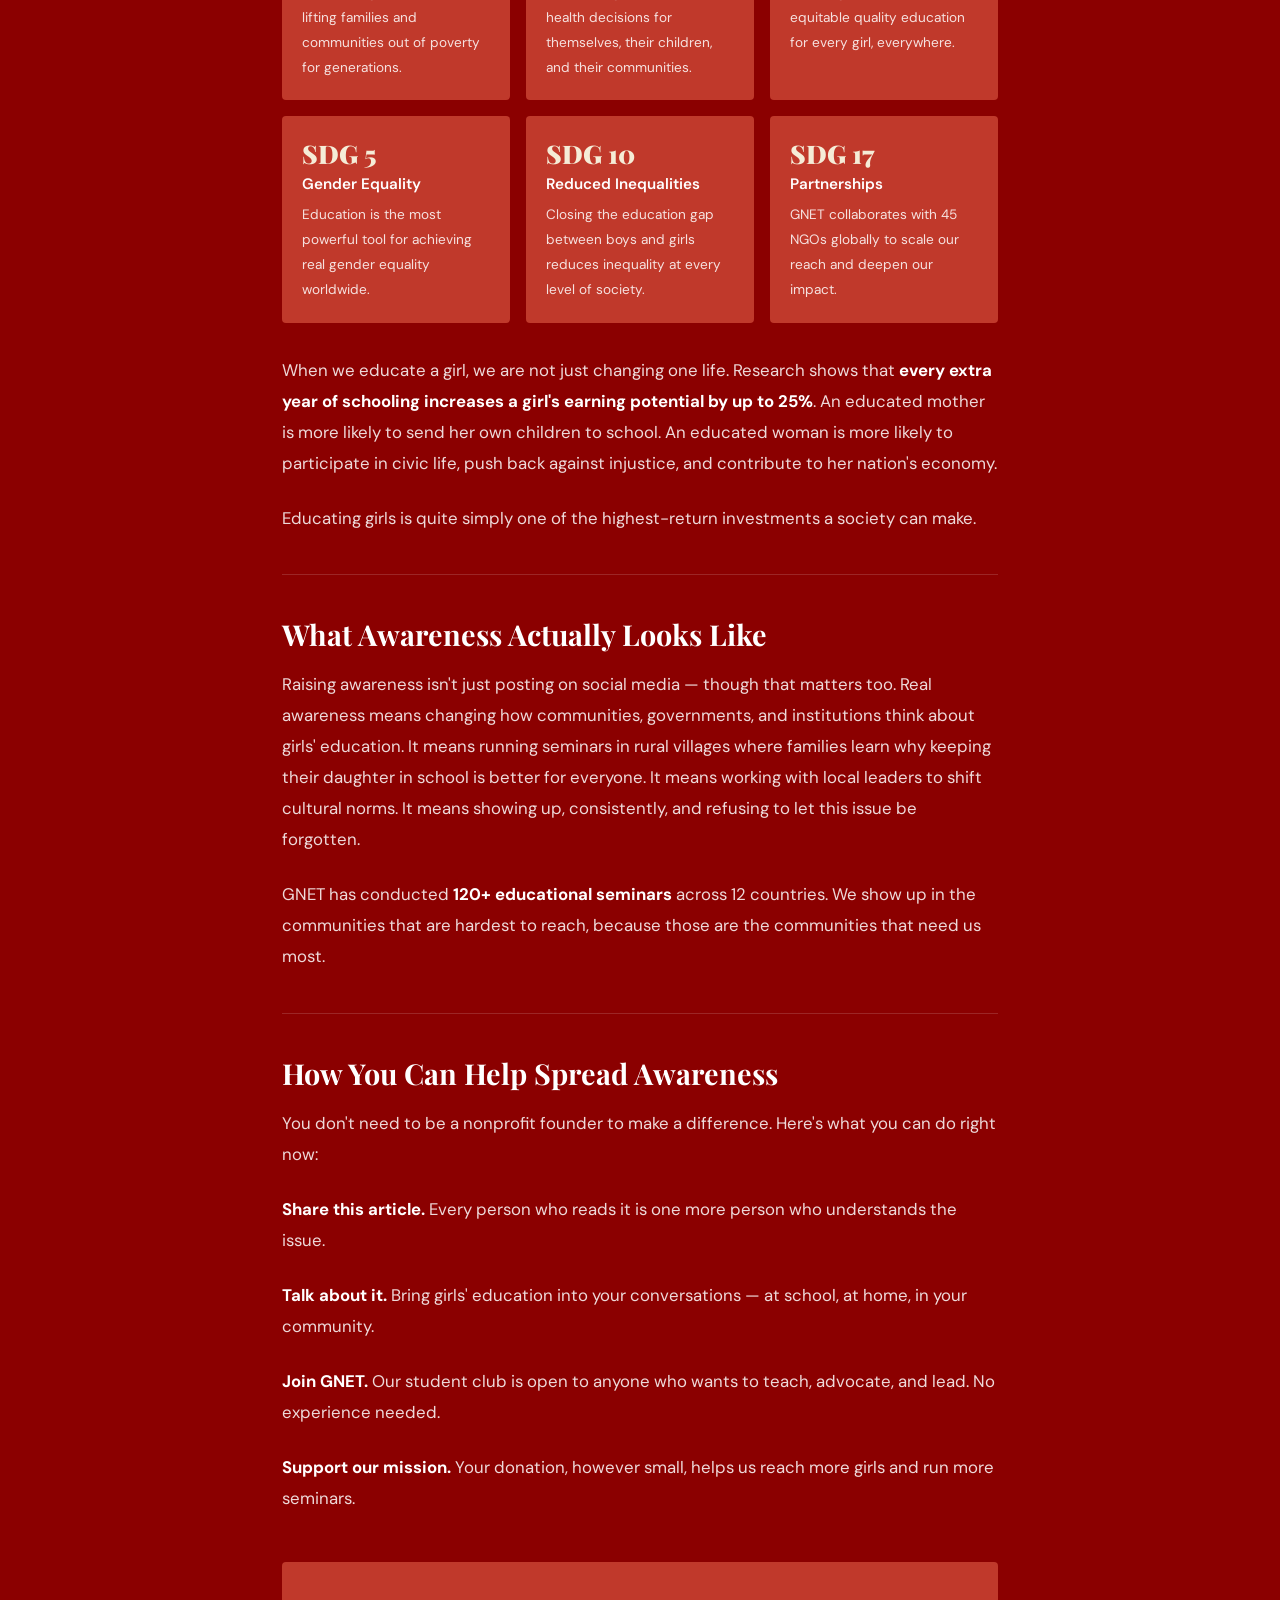
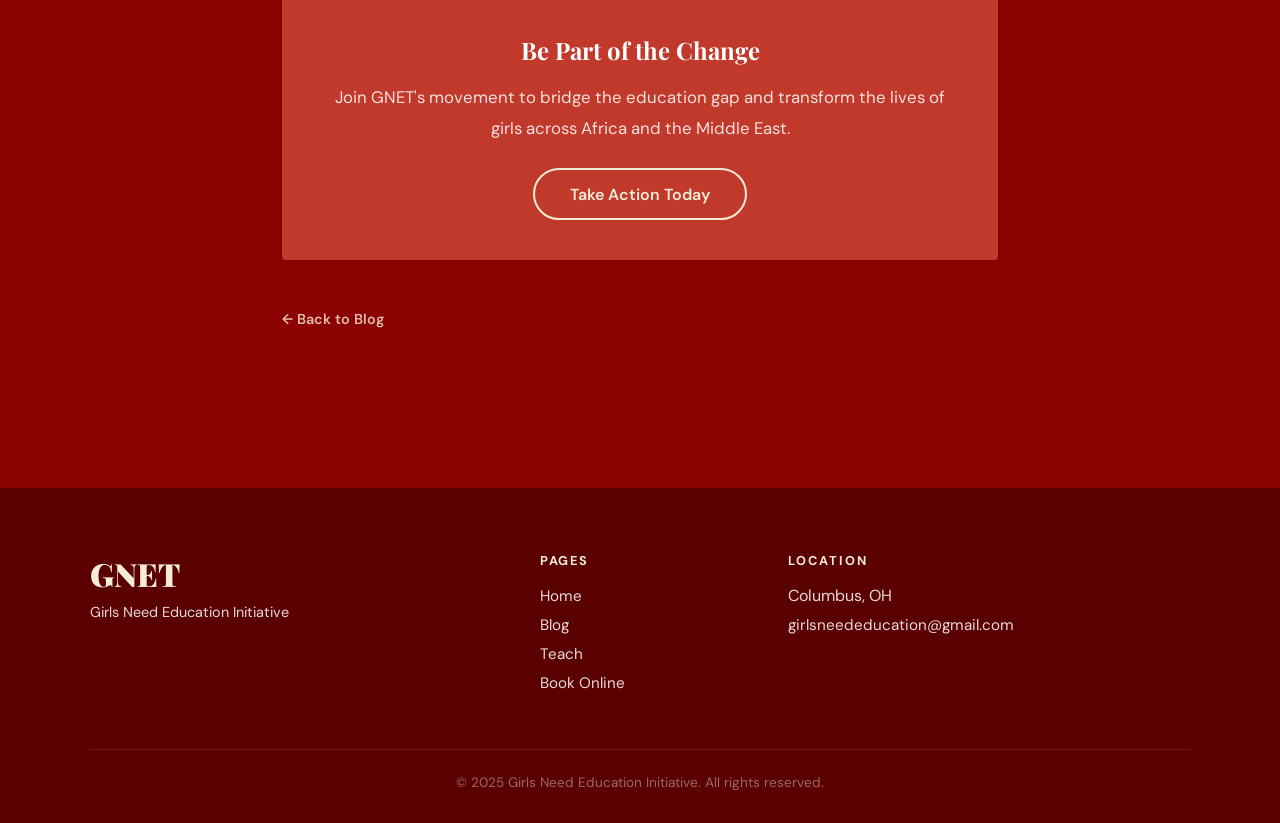
==== commit c0a85f34: "Update blog-post-1.html" ====
--- a/blog-post-1.html
+++ b/blog-post-1.html
@@ -3,6 +3,7 @@
 <head>
   <meta charset="UTF-8" />
   <meta name="viewport" content="width=device-width, initial-scale=1.0" />
+    <link rel="icon" type="image/x-icon" href="favicon.ico"> 
   <title>Raising Awareness for Girls' Education — GNET</title>
   <link rel="stylesheet" href="style.css" />
   <link href="https://fonts.googleapis.com/css2?family=Playfair+Display:wght@700;900&family=DM+Sans:wght@400;500;600&display=swap" rel="stylesheet" />
@@ -106,7 +107,7 @@
 <body>
 
   <nav class="navbar">
-    <div class="nav-logo">GNET</div>
+   <a href="index.html" class="nav-logo">GNET</a>
     <ul class="nav-links">
       <li><a href="index.html">Home</a></li>
       <li><a href="blog.html" class="active">Blog</a></li>
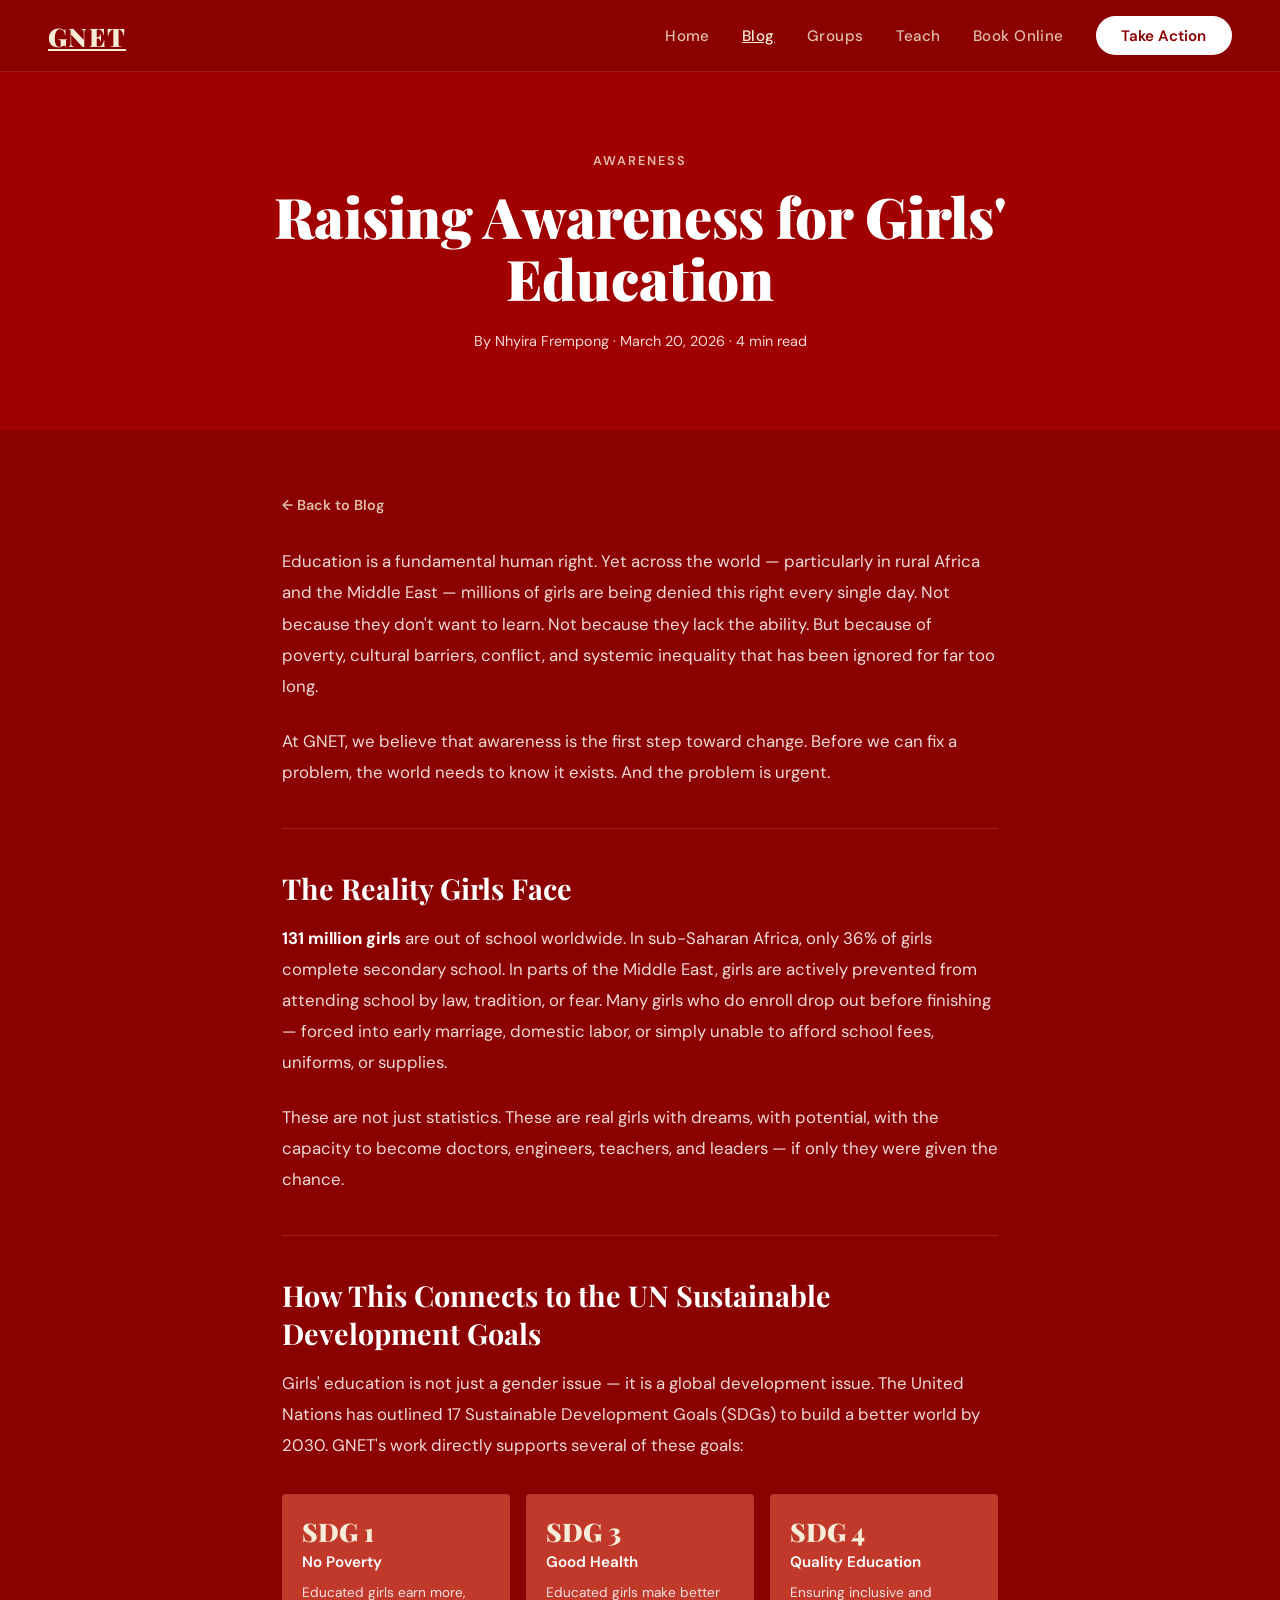
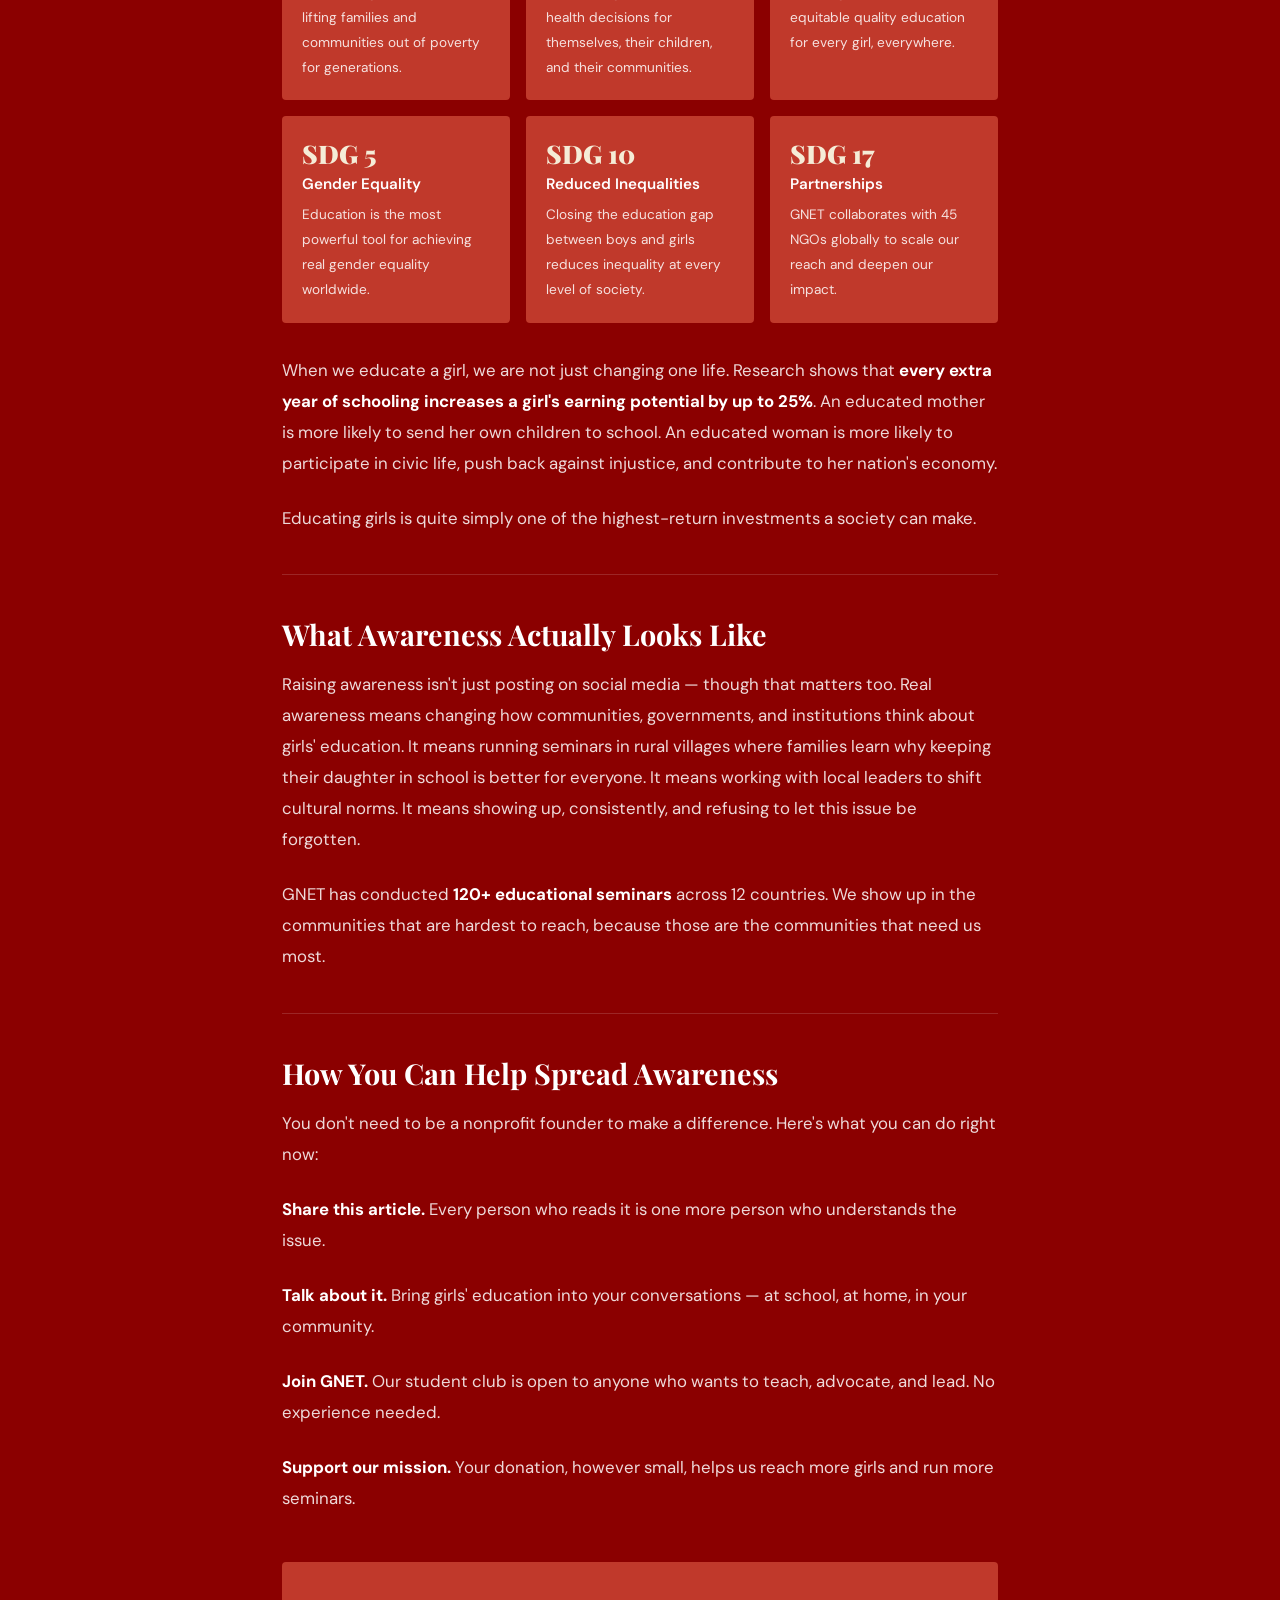
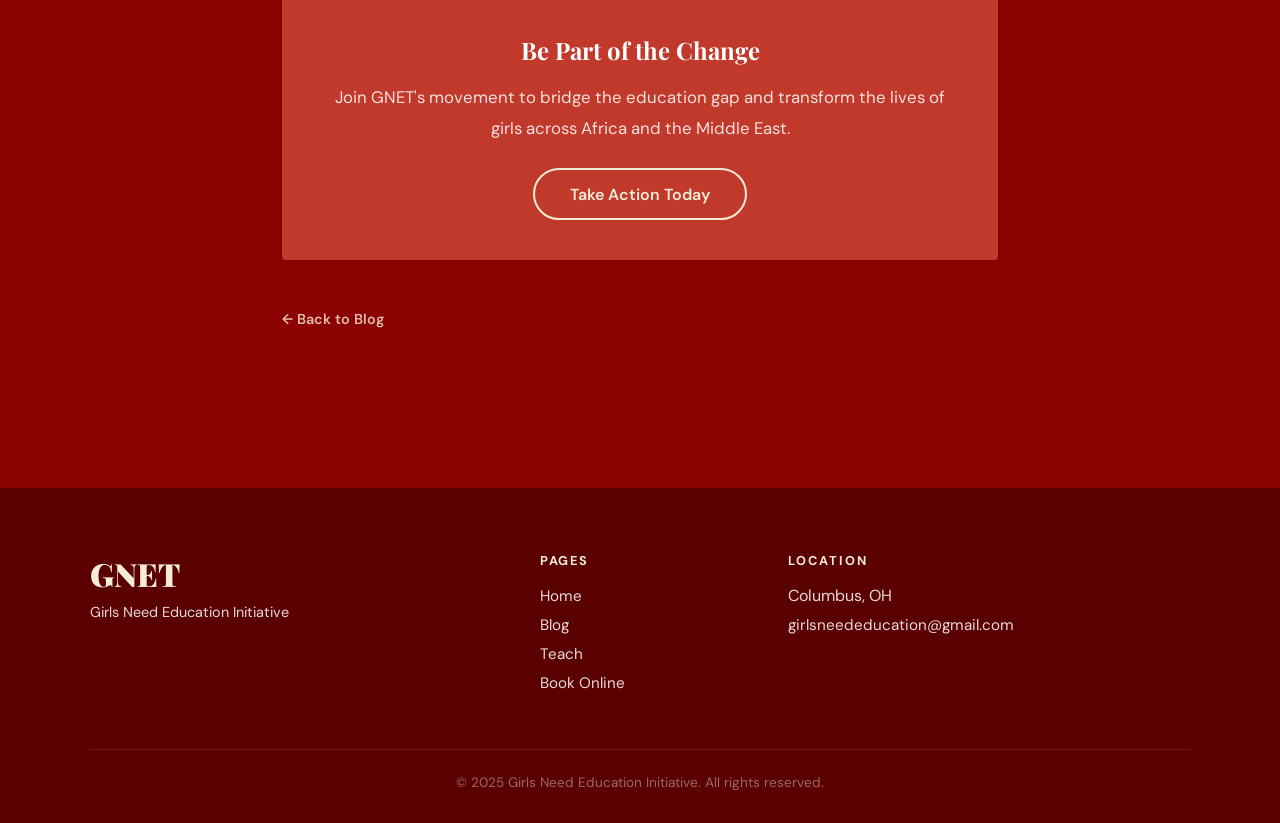
==== commit 4d3d26ac: "Update blog-post-1.html" ====
--- a/blog-post-1.html
+++ b/blog-post-1.html
@@ -122,7 +122,7 @@
   <section class="blog-post-hero">
     <span class="label">Awareness</span>
     <h1>Raising Awareness for Girls' Education</h1>
-    <div class="meta">By Nhyira Frempong · March 23 · 4 min read</div>
+    <div class="meta">By Nhyira Frempong · March 20, 2026 · 4 min read</div>
   </section>
 
   <div class="blog-body">
